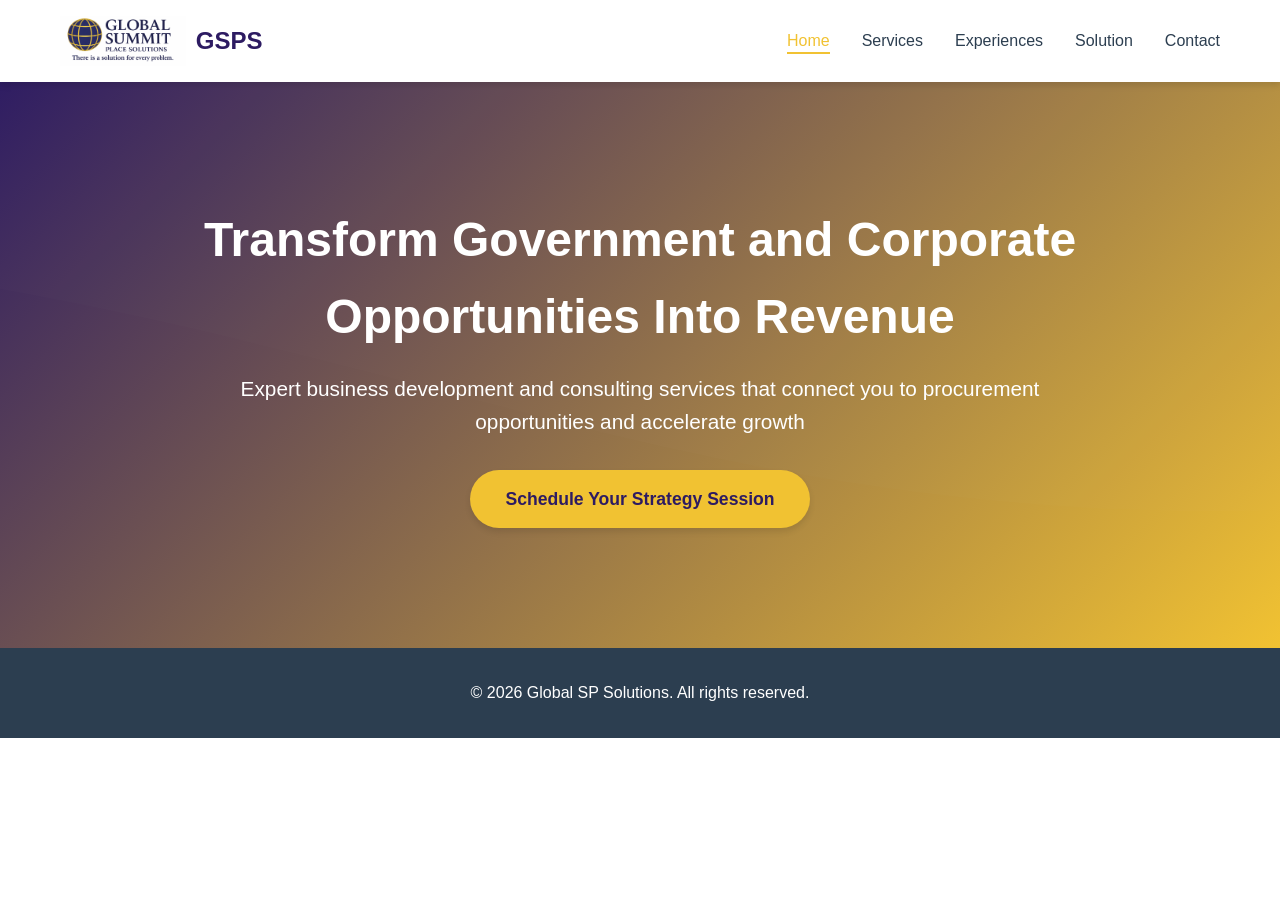
==== index.html @ fa262a3f "Rename home.html to index.html" ====
<!DOCTYPE html>
<html lang="en">
<head>
    <meta charset="UTF-8">
    <meta name="viewport" content="width=device-width, initial-scale=1.0">
    <title>Global SP Solutions - Transform Opportunities Into Revenue</title>
    <link rel="stylesheet" href="styles.css">
</head>
<body>
    <nav class="navbar">
        <div class="container">
            <div class="nav-brand">
                <img src="images/logo.png" alt="GSPS Logo" class="logo">
                <span class="brand-name">GSPS</span>
            </div>
            <ul class="nav-menu">
                <li><a href="index.html" class="active">Home</a></li>
                <li><a href="services.html">Services</a></li>
                <li><a href="experiences.html">Experiences</a></li>
                <li><a href="solution.html">Solution</a></li>
                <li><a href="contact.html">Contact</a></li>
            </ul>
        </div>
    </nav>

    <section class="hero">
        <div class="hero-overlay"></div>
        <div class="container hero-content">
            <h1 class="hero-title">Transform Government and Corporate Opportunities Into Revenue</h1>
            <p class="hero-subtitle">Expert business development and consulting services that connect you to procurement opportunities and accelerate growth</p>
            <a href="contact.html" class="cta-button">Schedule Your Strategy Session</a>
        </div>
    </section>

    <footer class="footer">
        <div class="container">
            <p>&copy; 2026 Global SP Solutions. All rights reserved.</p>
        </div>
    </footer>

    <script src="script.js"></script>
</body>
</html>
---- styles.css ----
/* Reset and Base Styles */
* {
    margin: 0;
    padding: 0;
    box-sizing: border-box;
}

:root {
    --primary-color: #2d1b62;
    --secondary-color: #f1c232;
    --accent-color: #ffffff;
    --text-dark: #2c3e50;
    --text-light: #ffffff;
    --bg-light: #f8f9fa;
    --bg-white: #ffffff;
    --shadow: 0 4px 6px rgba(0, 0, 0, 0.1);
    --shadow-lg: 0 10px 30px rgba(0, 0, 0, 0.15);
}

body {
    font-family: 'Segoe UI', Tahoma, Geneva, Verdana, sans-serif;
    line-height: 1.6;
    color: var(--text-dark);
    background-color: var(--bg-white);
}

.container {
    max-width: 1200px;
    margin: 0 auto;
    padding: 0 20px;
}

/* Navigation */
.navbar {
    background-color: var(--bg-white);
    box-shadow: var(--shadow);
    position: sticky;
    top: 0;
    z-index: 1000;
    transition: all 0.3s ease;
}

.navbar .container {
    display: flex;
    justify-content: space-between;
    align-items: center;
    padding: 1rem 20px;
}

.nav-brand {
    display: flex;
    align-items: center;
    gap: 10px;
}

.logo {
    height: 50px;
    width: auto;
}

.brand-name {
    font-size: 1.5rem;
    font-weight: bold;
    color: var(--primary-color);
}

.nav-menu {
    display: flex;
    list-style: none;
    gap: 2rem;
}

.nav-menu a {
    text-decoration: none;
    color: var(--text-dark);
    font-weight: 500;
    transition: color 0.3s ease;
    position: relative;
}

.nav-menu a::after {
    content: '';
    position: absolute;
    bottom: -5px;
    left: 0;
    width: 0;
    height: 2px;
    background-color: var(--secondary-color);
    transition: width 0.3s ease;
}

.nav-menu a:hover::after,
.nav-menu a.active::after {
    width: 100%;
}

.nav-menu a:hover,
.nav-menu a.active {
    color: var(--secondary-color);
}

/* Hero Section */
.hero {
    background: linear-gradient(135deg, var(--primary-color) 0%, var(--secondary-color) 100%);
    color: var(--text-light);
    padding: 120px 0;
    text-align: center;
    position: relative;
    overflow: hidden;
}

.hero::before {
    content: '';
    position: absolute;
    top: 0;
    left: 0;
    right: 0;
    bottom: 0;
    background: url('data:image/svg+xml,<svg xmlns="http://www.w3.org/2000/svg" viewBox="0 0 1200 120"><path d="M0,0V46.29c47.79,22.2,103.59,32.17,158,28,70.36-5.37,136.33-33.31,206.8-37.5C438.64,32.43,512.34,53.67,583,72.05c69.27,18,138.3,24.88,209.4,13.08,36.15-6,69.85-17.84,104.45-29.34C989.49,25,1113-14.29,1200,52.47V0Z" opacity=".1" fill="%23ffffff"></path></svg>') no-repeat bottom;
    background-size: cover;
    opacity: 0.1;
}

.hero-content {
    position: relative;
    z-index: 1;
}

.hero-title {
    font-size: 3rem;
    font-weight: 700;
    margin-bottom: 1rem;
    animation: fadeInUp 0.8s ease;
}

.hero-subtitle {
    font-size: 1.3rem;
    margin-bottom: 2rem;
    max-width: 800px;
    margin-left: auto;
    margin-right: auto;
    animation: fadeInUp 1s ease;
}

/* Buttons */
.cta-button {
    display: inline-block;
    background-color: var(--secondary-color);
    color: var(--primary-color);
    padding: 15px 35px;
    text-decoration: none;
    border-radius: 50px;
    font-weight: 600;
    font-size: 1.1rem;
    transition: all 0.3s ease;
    box-shadow: var(--shadow);
    animation: fadeInUp 1.2s ease;
}

.cta-button:hover {
    background-color: #e0b429;
    transform: translateY(-3px);
    box-shadow: var(--shadow-lg);
}

/* Page Header */
.page-header {
    background: linear-gradient(135deg, var(--primary-color) 0%, var(--secondary-color) 100%);
    color: var(--text-light);
    padding: 60px 0;
    text-align: center;
}

.page-header h1 {
    font-size: 2.5rem;
    font-weight: 700;
}

/* Content Sections */
.content-section {
    padding: 80px 0;
}

.content-section.alt-bg {
    background-color: var(--bg-light);
}

.section-title {
    font-size: 2.5rem;
    color: var(--primary-color);
    margin-bottom: 1rem;
    text-align: center;
}

.section-subtitle {
    font-size: 1.3rem;
    color: var(--text-dark);
    margin-bottom: 2rem;
    text-align: center;
}

.section-subtitle-large {
    font-size: 1.8rem;
    color: var(--primary-color);
    margin-bottom: 1.5rem;
    text-align: center;
    font-weight: 600;
}

.section-intro {
    font-size: 1.2rem;
    text-align: center;
    max-width: 800px;
    margin: 0 auto 3rem;
    color: var(--text-dark);
}

.section-text {
    font-size: 1.1rem;
    text-align: center;
    max-width: 800px;
    margin: 0 auto 2rem;
    color: var(--text-dark);
}

.section-note {
    text-align: center;
    color: #7f8c8d;
    font-style: italic;
    margin-top: 1rem;
}

.section-conclusion {
    font-size: 1.1rem;
    text-align: center;
    max-width: 800px;
    margin: 3rem auto 0;
    color: var(--text-dark);
}

/* Images */
.section-image {
    text-align: center;
    margin-bottom: 3rem;
}

.section-image img {
    max-width: 100%;
    height: auto;
    border-radius: 10px;
    box-shadow: var(--shadow-lg);
}

.section-image-small {
    text-align: center;
    margin-bottom: 2rem;
}

.section-image-small img {
    max-width: 400px;
    width: 100%;
    height: auto;
    border-radius: 10px;
}

/* Process Grid */
.process-grid {
    display: grid;
    grid-template-columns: repeat(auto-fit, minmax(250px, 1fr));
    gap: 2rem;
    margin-top: 3rem;
}

.process-step {
    background: var(--bg-white);
    padding: 2rem;
    border-radius: 10px;
    box-shadow: var(--shadow);
    transition: transform 0.3s ease, box-shadow 0.3s ease;
}

.process-step:hover {
    transform: translateY(-5px);
    box-shadow: var(--shadow-lg);
}

.step-number {
    background: linear-gradient(135deg, var(--primary-color), var(--secondary-color));
    color: white;
    width: 50px;
    height: 50px;
    border-radius: 50%;
    display: flex;
    align-items: center;
    justify-content: center;
    font-size: 1.5rem;
    font-weight: bold;
    margin-bottom: 1rem;
}

.process-step h4 {
    color: var(--primary-color);
    margin-bottom: 0.5rem;
    font-size: 1.2rem;
}

/* Benefits Grid */
.benefits-grid {
    display: grid;
    grid-template-columns: repeat(auto-fit, minmax(280px, 1fr));
    gap: 2rem;
    margin-top: 3rem;
}

.benefit-card {
    background: var(--bg-white);
    padding: 2rem;
    border-radius: 10px;
    box-shadow: var(--shadow);
    border-left: 4px solid var(--secondary-color);
    transition: transform 0.3s ease, box-shadow 0.3s ease;
}

.benefit-card:hover {
    transform: translateY(-5px);
    box-shadow: var(--shadow-lg);
}

.benefit-card h4 {
    color: var(--primary-color);
    margin-bottom: 0.75rem;
    font-size: 1.2rem;
}

/* Experiences */
.experiences-images {
    display: flex;
    gap: 2rem;
    margin-bottom: 3rem;
    justify-content: center;
    flex-wrap: wrap;
}

.exp-img-main {
    max-width: 600px;
    width: 100%;
    border-radius: 10px;
    box-shadow: var(--shadow-lg);
}

.exp-img-secondary {
    max-width: 450px;
    width: 100%;
    border-radius: 10px;
    box-shadow: var(--shadow-lg);
}

.expertise-section {
    background: var(--bg-light);
    padding: 2rem;
    border-radius: 10px;
    margin: 3rem 0;
    max-width: 800px;
    margin-left: auto;
    margin-right: auto;
}

.expertise-section h3 {
    color: var(--primary-color);
    margin-bottom: 1.5rem;
    font-size: 1.5rem;
}

.expertise-list {
    display: flex;
    flex-direction: column;
    gap: 1rem;
}

.expertise-item {
    display: flex;
    align-items: flex-start;
    gap: 1rem;
    font-size: 1.1rem;
}

.check-icon {
    color: var(--secondary-color);
    font-size: 1.5rem;
    font-weight: bold;
    flex-shrink: 0;
}

/* Solution List */
.solution-list {
    max-width: 800px;
    margin: 3rem auto;
    display: flex;
    flex-direction: column;
    gap: 1.5rem;
}

.solution-item {
    display: flex;
    gap: 1rem;
    font-size: 1.1rem;
    align-items: flex-start;
}

.bullet {
    color: var(--secondary-color);
    font-size: 1.5rem;
    flex-shrink: 0;
}

/* Contact Section */
.contact-section {
    padding: 80px 0;
}

.contact-content {
    display: grid;
    grid-template-columns: 1fr 1fr;
    gap: 4rem;
    align-items: center;
}

.contact-image img {
    width: 100%;
    border-radius: 10px;
    box-shadow: var(--shadow-lg);
}

.contact-info h2 {
    color: var(--primary-color);
    font-size: 2rem;
    margin-bottom: 1rem;
}

.contact-intro {
    font-size: 1.1rem;
    margin-bottom: 2rem;
    color: var(--text-dark);
}

.contact-details {
    background: var(--bg-light);
    padding: 2rem;
    border-radius: 10px;
    margin-bottom: 2rem;
}

.contact-item {
    margin-bottom: 1.5rem;
}

.contact-item:last-child {
    margin-bottom: 0;
}

.contact-label {
    font-weight: 600;
    color: var(--primary-color);
    margin-bottom: 0.5rem;
}

.contact-value {
    font-size: 1.1rem;
}

.contact-value a {
    color: var(--secondary-color);
    text-decoration: none;
    transition: color 0.3s ease;
}

.contact-value a:hover {
    color: var(--primary-color);
}

.cta-section {
    margin-top: 2rem;
}

.cta-note {
    text-align: center;
    color: #7f8c8d;
    font-style: italic;
    margin-top: 1rem;
}

.cta-center {
    text-align: center;
    margin: 2rem 0;
}

/* Footer */
.footer {
    background-color: var(--text-dark);
    color: var(--text-light);
    padding: 2rem 0;
    text-align: center;
}

/* Animations */
@keyframes fadeInUp {
    from {
        opacity: 0;
        transform: translateY(30px);
    }
    to {
        opacity: 1;
        transform: translateY(0);
    }
}

/* Responsive Design */
@media (max-width: 768px) {
    .nav-menu {
        flex-direction: column;
        gap: 1rem;
    }
    
    .hero-title {
        font-size: 2rem;
    }
    
    .hero-subtitle {
        font-size: 1.1rem;
    }
    
    .section-title {
        font-size: 2rem;
    }
    
    .section-subtitle-large {
        font-size: 1.4rem;
    }
    
    .process-grid,
    .benefits-grid {
        grid-template-columns: 1fr;
    }
    
    .contact-content {
        grid-template-columns: 1fr;
    }
    
    .experiences-images {
        flex-direction: column;
    }
    
    .exp-img-main,
    .exp-img-secondary {
        max-width: 100%;
    }
}

@media (max-width: 480px) {
    .hero {
        padding: 80px 0;
    }
    
    .hero-title {
        font-size: 1.5rem;
    }
    
    .cta-button {
        padding: 12px 25px;
        font-size: 1rem;
    }
}
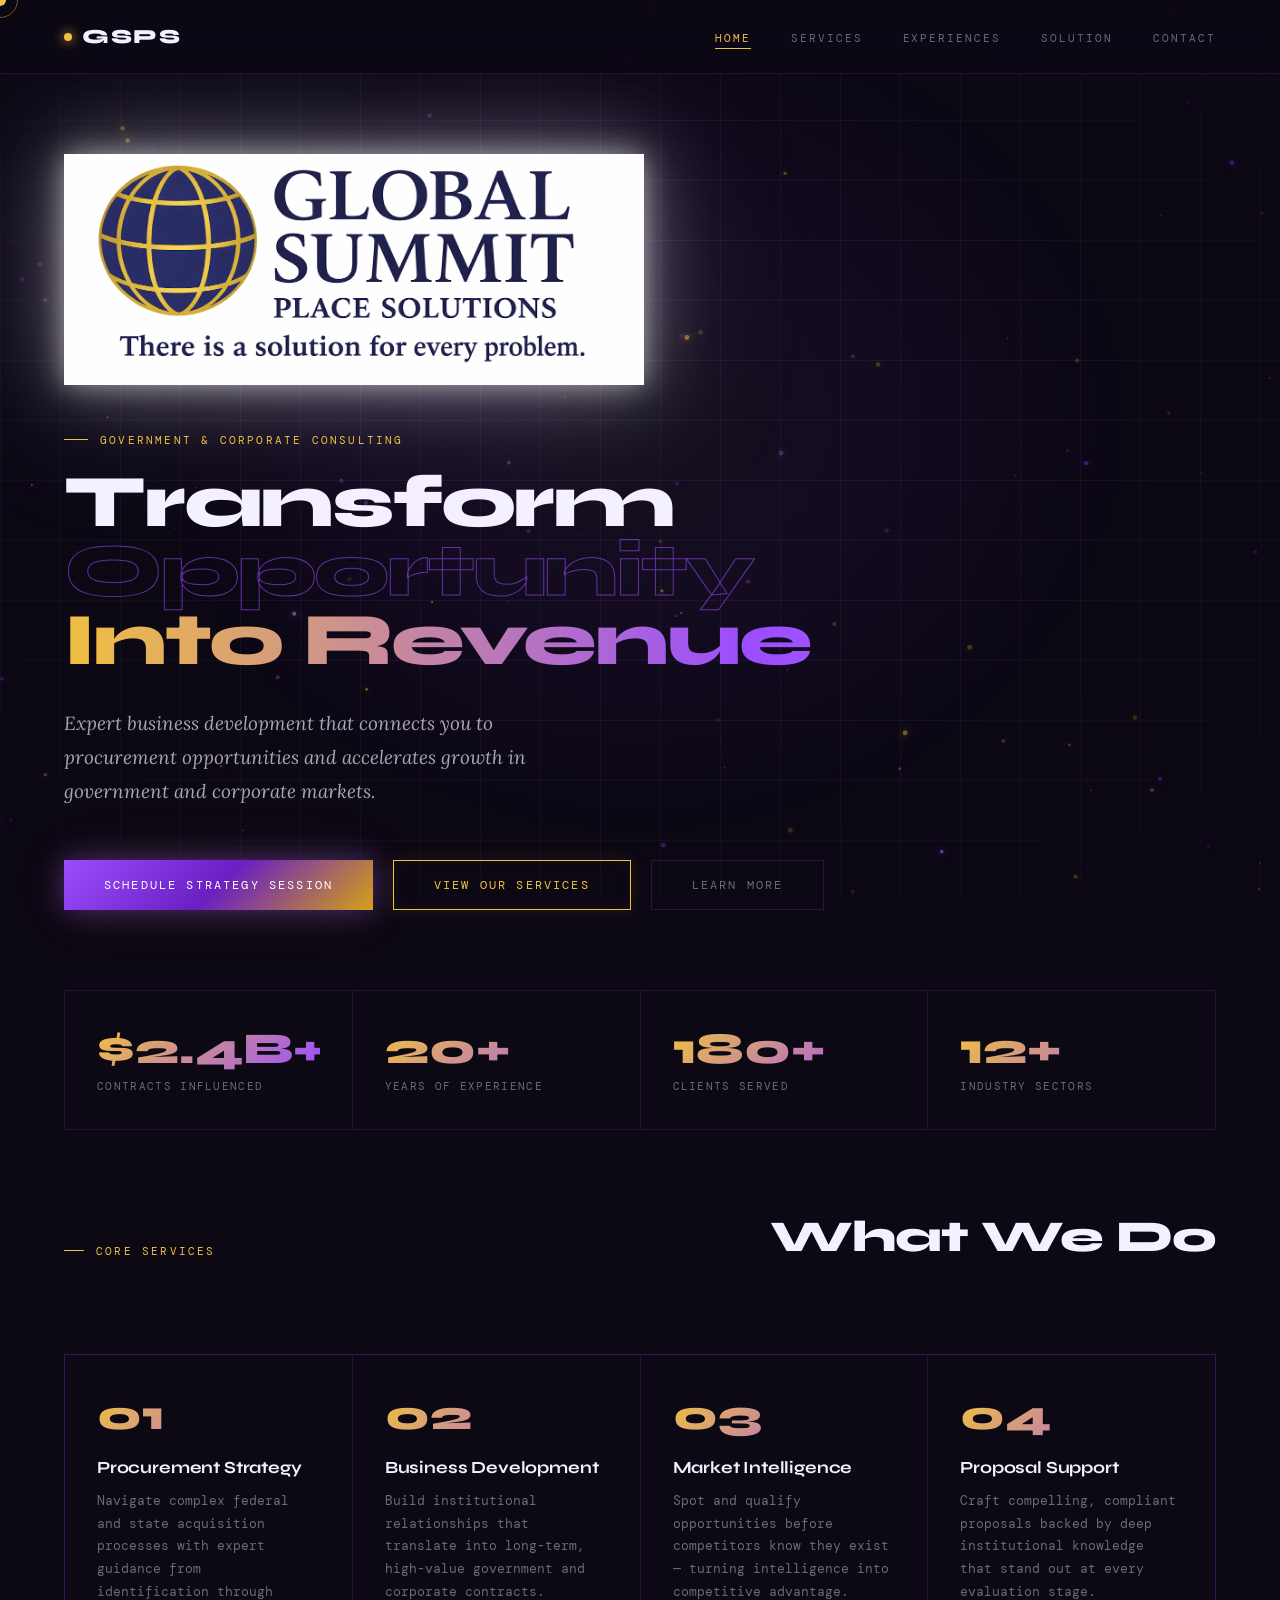
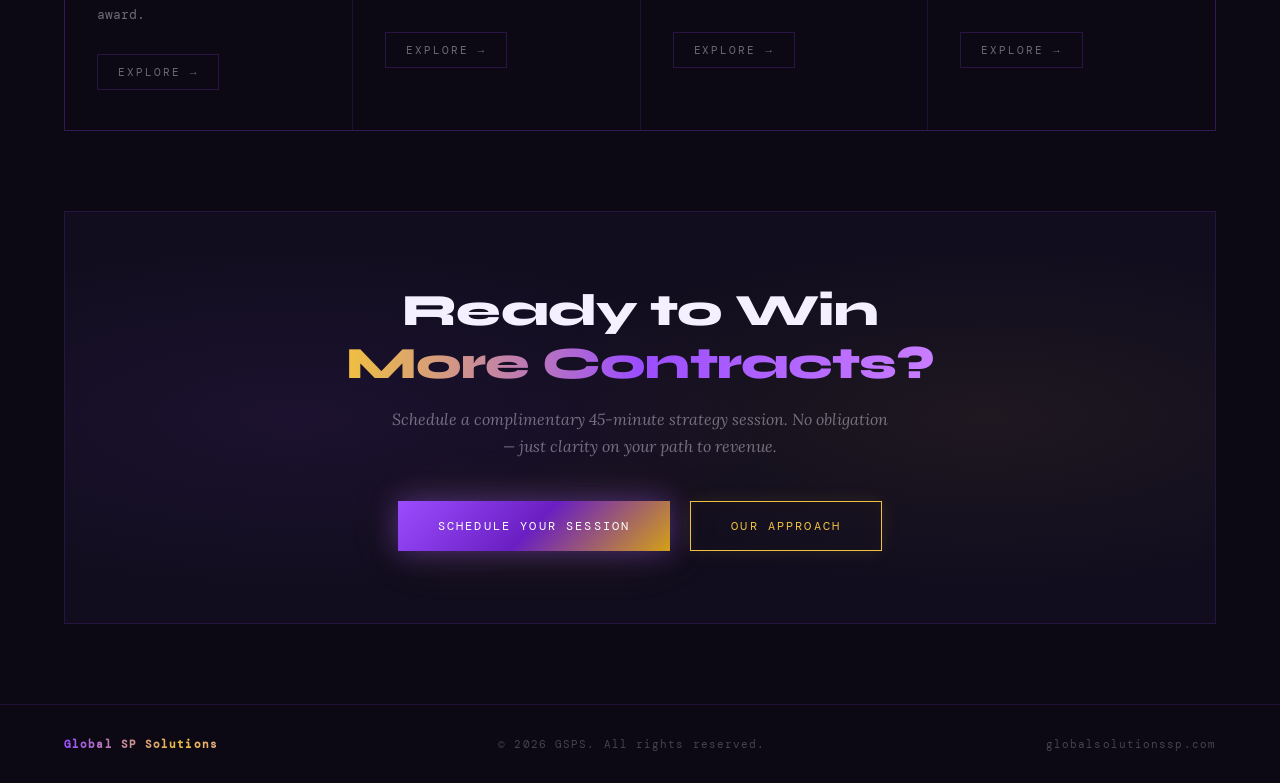
==== commit b19b7390: "Add files via upload new website" ====
--- a/index.html
+++ b/index.html
@@ -1,43 +1,155 @@
 <!DOCTYPE html>
 <html lang="en">
 <head>
-    <meta charset="UTF-8">
-    <meta name="viewport" content="width=device-width, initial-scale=1.0">
-    <title>Global SP Solutions - Transform Opportunities Into Revenue</title>
-    <link rel="stylesheet" href="styles.css">
+<meta charset="UTF-8">
+<meta name="viewport" content="width=device-width, initial-scale=1.0">
+<meta name="description" content="Global SP Solutions — Expert business development and consulting that transforms government and corporate procurement opportunities into revenue.">
+<title>Global SP Solutions — Transform Opportunity Into Revenue</title>
+<link rel="preconnect" href="https://fonts.googleapis.com">
+<link rel="preconnect" href="https://fonts.gstatic.com" crossorigin>
+<link rel="stylesheet" href="style.css">
 </head>
 <body>
-    <nav class="navbar">
-        <div class="container">
-            <div class="nav-brand">
-                <img src="images/logo.png" alt="GSPS Logo" class="logo">
-                <span class="brand-name">GSPS</span>
-            </div>
-            <ul class="nav-menu">
-                <li><a href="index.html" class="active">Home</a></li>
-                <li><a href="services.html">Services</a></li>
-                <li><a href="experiences.html">Experiences</a></li>
-                <li><a href="solution.html">Solution</a></li>
-                <li><a href="contact.html">Contact</a></li>
-            </ul>
-        </div>
-    </nav>
 
-    <section class="hero">
-        <div class="hero-overlay"></div>
-        <div class="container hero-content">
-            <h1 class="hero-title">Transform Government and Corporate Opportunities Into Revenue</h1>
-            <p class="hero-subtitle">Expert business development and consulting services that connect you to procurement opportunities and accelerate growth</p>
-            <a href="contact.html" class="cta-button">Schedule Your Strategy Session</a>
-        </div>
-    </section>
+<div id="cursor"></div>
+<div id="cursor-ring"></div>
+<canvas id="particle-canvas"></canvas>
+<div class="grid-overlay"></div>
+<div class="scanline"></div>
 
-    <footer class="footer">
-        <div class="container">
-            <p>&copy; 2026 Global SP Solutions. All rights reserved.</p>
-        </div>
-    </footer>
+<div class="page">
 
-    <script src="script.js"></script>
+  <nav>
+    <a href="index.html" class="logo">
+      <div class="logo-dot"></div>
+      GSPS
+    </a>
+    <ul class="nav-links">
+      <li><a href="index.html">Home</a></li>
+      <li><a href="services.html">Services</a></li>
+      <li><a href="experiences.html">Experiences</a></li>
+      <li><a href="solution.html">Solution</a></li>
+      <li><a href="contact.html">Contact</a></li>
+    </ul>
+  </nav>
+
+  <!-- HERO -->
+  <section style="min-height:100vh;display:flex;flex-direction:column;justify-content:center;padding:80px 64px;position:relative;overflow:hidden;">
+
+    <!-- Hero radial glow backdrop -->
+    <div style="position:absolute;inset:0;pointer-events:none;background:radial-gradient(ellipse 55% 65% at 50% 38%, rgba(255,255,255,0.035) 0%, rgba(155,77,255,0.06) 30%, transparent 70%);z-index:0;"></div>
+
+    <!-- HERO LOGO — actual logo image, white-converted with glow -->
+    <div style="position:relative;z-index:1;opacity:0;animation:fadeUp .8s .05s forwards;margin-bottom:48px;">
+      <img
+        src="images/logo.png"
+        alt="Global Summit Place Solutions — There is a solution for every problem."
+        style="
+          display: block;
+          width: min(580px, 78vw);
+          height: auto;
+          /* Use screen blend mode to drop white background on dark hero */
+          mix-blend-mode: screen;
+          filter:
+            drop-shadow(0 0 14px rgba(255,255,255,0.5))
+            drop-shadow(0 0 36px rgba(255,255,255,0.3))
+            drop-shadow(0 0 72px rgba(220,200,255,0.2));
+        "
+      />
+    </div>
+
+    <!-- Eyebrow + headline + body — below the logo -->
+    <div style="position:relative;z-index:1;">
+      <div class="page-eyebrow" style="animation-name:fadeUp;animation-delay:.3s;">Government &amp; Corporate Consulting</div>
+      <h1 style="font-family:'Syne',sans-serif;font-weight:800;font-size:clamp(44px,5.8vw,92px);line-height:.93;letter-spacing:-.03em;max-width:860px;opacity:0;animation:fadeUp .9s .45s forwards;">
+        <span style="display:block;color:var(--text);">Transform</span>
+        <span style="display:block;color:transparent;-webkit-text-stroke:1px rgba(155,77,255,0.6);">Opportunity</span>
+        <span style="display:block;background:linear-gradient(90deg,var(--c2) 0%,var(--c1) 40%,var(--c3) 70%,var(--c2) 100%);background-size:200% auto;-webkit-background-clip:text;-webkit-text-fill-color:transparent;animation:gradShift 4s linear infinite,fadeUp .9s .65s both;">Into Revenue</span>
+      </h1>
+      <p style="font-family:'Lora',serif;font-style:italic;font-size:19px;line-height:1.8;color:rgba(245,240,255,0.68);max-width:540px;margin:32px 0 52px;opacity:0;animation:fadeUp .8s .85s forwards;">
+        Expert business development that connects you to procurement opportunities and accelerates growth in government and corporate markets.
+      </p>
+      <div style="display:flex;gap:20px;flex-wrap:wrap;opacity:0;animation:fadeUp .8s 1.05s forwards;">
+        <a href="contact.html" class="btn btn-primary"><span>Schedule Strategy Session</span></a>
+        <a href="services.html" class="btn btn-secondary"><span>View Our Services</span></a>
+        <a href="solution.html" class="btn btn-ghost"><span>Learn More</span></a>
+      </div>
+    </div>
+  </section>
+
+  <!-- STATS -->
+  <div class="stats-row reveal" style="margin:0 64px;">
+    <div class="stat-item">
+      <div class="stat-num">$2.4B+</div>
+      <div class="stat-label">Contracts Influenced</div>
+    </div>
+    <div class="stat-item">
+      <div class="stat-num">20+</div>
+      <div class="stat-label">Years of Experience</div>
+    </div>
+    <div class="stat-item">
+      <div class="stat-num">180+</div>
+      <div class="stat-label">Clients Served</div>
+    </div>
+    <div class="stat-item">
+      <div class="stat-num">12+</div>
+      <div class="stat-label">Industry Sectors</div>
+    </div>
+  </div>
+
+  <!-- SERVICES PREVIEW -->
+  <section class="section">
+    <div style="display:flex;align-items:baseline;justify-content:space-between;margin-bottom:48px;">
+      <div class="section-label">Core Services</div>
+      <div class="section-title" style="margin-bottom:0;">What We Do</div>
+    </div>
+    <div class="card-grid">
+      <div class="card reveal">
+        <div class="card-num">01</div>
+        <div class="card-title">Procurement Strategy</div>
+        <div class="card-body">Navigate complex federal and state acquisition processes with expert guidance from identification through award.</div>
+        <a href="services.html" class="btn btn-ghost" style="margin-top:28px;padding:10px 20px;font-size:11px;"><span>Explore →</span></a>
+      </div>
+      <div class="card reveal">
+        <div class="card-num">02</div>
+        <div class="card-title">Business Development</div>
+        <div class="card-body">Build institutional relationships that translate into long-term, high-value government and corporate contracts.</div>
+        <a href="services.html" class="btn btn-ghost" style="margin-top:28px;padding:10px 20px;font-size:11px;"><span>Explore →</span></a>
+      </div>
+      <div class="card reveal">
+        <div class="card-num">03</div>
+        <div class="card-title">Market Intelligence</div>
+        <div class="card-body">Spot and qualify opportunities before competitors know they exist — turning intelligence into competitive advantage.</div>
+        <a href="services.html" class="btn btn-ghost" style="margin-top:28px;padding:10px 20px;font-size:11px;"><span>Explore →</span></a>
+      </div>
+      <div class="card reveal">
+        <div class="card-num">04</div>
+        <div class="card-title">Proposal Support</div>
+        <div class="card-body">Craft compelling, compliant proposals backed by deep institutional knowledge that stand out at every evaluation stage.</div>
+        <a href="services.html" class="btn btn-ghost" style="margin-top:28px;padding:10px 20px;font-size:11px;"><span>Explore →</span></a>
+      </div>
+    </div>
+  </section>
+
+  <!-- CTA -->
+  <div class="cta-strip reveal">
+    <h2>Ready to Win<br>
+      <span style="background:linear-gradient(90deg,var(--c2),var(--c1),var(--c3));-webkit-background-clip:text;-webkit-text-fill-color:transparent;">More Contracts?</span>
+    </h2>
+    <p>Schedule a complimentary 45-minute strategy session. No obligation — just clarity on your path to revenue.</p>
+    <div class="btn-row">
+      <a href="contact.html" class="btn btn-primary"><span>Schedule Your Session</span></a>
+      <a href="solution.html" class="btn btn-secondary"><span>Our Approach</span></a>
+    </div>
+  </div>
+
+  <footer>
+    <a href="index.html" class="footer-brand">Global SP Solutions</a>
+    <span>© 2026 GSPS. All rights reserved.</span>
+    <span>globalsolutionssp.com</span>
+  </footer>
+
+</div>
+<script src="main.js"></script>
 </body>
 </html>
--- a/style.css
+++ b/style.css
@@ -0,0 +1,465 @@
+/* ═══════════════════════════════════════════
+   Global SP Solutions — Shared Stylesheet
+   Purple & Gold Theme with Particle/Grid Design
+═══════════════════════════════════════════ */
+
+@import url('https://fonts.googleapis.com/css2?family=Syne:wght@400;700;800&family=DM+Mono:wght@300;400&family=Lora:ital,wght@0,500;1,400&display=swap');
+
+:root {
+  --bg:       #0c0814;
+  --surface:  #110d1e;
+  --surface2: #160f24;
+  --gridline: rgba(180,130,255,0.08);
+  --c1: #9b4dff;
+  --c2: #f0c040;
+  --c3: #c97dff;
+  --c4: #d4a017;
+  --border: rgba(155,77,255,0.15);
+  --border-gold: rgba(240,192,64,0.2);
+  --text: #f5f0ff;
+  --muted: rgba(245,240,255,0.42);
+}
+
+*, *::before, *::after { box-sizing: border-box; margin: 0; padding: 0; }
+html { scroll-behavior: smooth; }
+
+body {
+  background: var(--bg);
+  color: var(--text);
+  font-family: 'DM Mono', monospace;
+  overflow-x: hidden;
+  cursor: none;
+}
+
+/* ── CURSOR ── */
+#cursor {
+  position: fixed; pointer-events: none; z-index: 9999;
+  width: 12px; height: 12px;
+  background: var(--c2); border-radius: 50%;
+  transform: translate(-50%, -50%);
+  transition: width .2s, height .2s, background .2s;
+  mix-blend-mode: screen;
+}
+#cursor-ring {
+  position: fixed; pointer-events: none; z-index: 9998;
+  width: 36px; height: 36px;
+  border: 1px solid rgba(240,192,64,0.45); border-radius: 50%;
+  transform: translate(-50%, -50%);
+  transition: transform .1s, width .3s, height .3s, border-color .3s;
+}
+body:has(a:hover) #cursor,
+body:has(button:hover) #cursor  { width: 20px; height: 20px; background: var(--c3); }
+body:has(a:hover) #cursor-ring,
+body:has(button:hover) #cursor-ring { width: 56px; height: 56px; border-color: var(--c3); }
+
+/* ── CANVAS & OVERLAYS ── */
+#particle-canvas { position: fixed; inset: 0; z-index: 0; pointer-events: none; }
+.grid-overlay {
+  position: fixed; inset: 0; z-index: 1; pointer-events: none;
+  background-image:
+    linear-gradient(var(--gridline) 1px, transparent 1px),
+    linear-gradient(90deg, var(--gridline) 1px, transparent 1px);
+  background-size: 60px 60px;
+  mask-image: radial-gradient(ellipse 80% 80% at 50% 50%, black 40%, transparent 100%);
+}
+.scanline {
+  position: fixed; inset: 0; z-index: 1; pointer-events: none;
+  background: repeating-linear-gradient(
+    0deg, transparent, transparent 2px,
+    rgba(0,0,0,0.025) 2px, rgba(0,0,0,0.025) 4px
+  );
+}
+.page { position: relative; z-index: 2; }
+
+/* ── NAV ── */
+nav {
+  display: flex; align-items: center; justify-content: space-between;
+  padding: 24px 64px;
+  border-bottom: 1px solid var(--border);
+  background: rgba(12,8,20,0.85);
+  backdrop-filter: blur(12px);
+  position: sticky; top: 0; z-index: 50;
+}
+.logo {
+  font-family: 'Syne', sans-serif; font-weight: 800; font-size: 20px;
+  letter-spacing: .08em; color: var(--text);
+  display: flex; align-items: center; gap: 10px;
+  text-decoration: none;
+}
+.logo-dot {
+  width: 8px; height: 8px; background: var(--c2); border-radius: 50%;
+  box-shadow: 0 0 12px var(--c2); animation: pulse 2s ease-in-out infinite;
+  flex-shrink: 0;
+}
+@keyframes pulse { 0%,100%{opacity:1;transform:scale(1)} 50%{opacity:.5;transform:scale(1.5)} }
+
+.nav-links { display: flex; gap: 40px; list-style: none; }
+.nav-links a {
+  color: var(--muted); text-decoration: none; font-size: 11px;
+  letter-spacing: .18em; text-transform: uppercase;
+  transition: color .25s; position: relative;
+}
+.nav-links a::after {
+  content: ''; position: absolute; bottom: -4px; left: 0; right: 0;
+  height: 1px; background: var(--c2);
+  transform: scaleX(0); transform-origin: left; transition: transform .3s;
+}
+.nav-links a:hover,
+.nav-links a.active { color: var(--c2); }
+.nav-links a:hover::after,
+.nav-links a.active::after { transform: scaleX(1); }
+
+/* ── PAGE HERO BANNER ── */
+.page-hero {
+  padding: 80px 64px 60px;
+  border-bottom: 1px solid var(--border);
+  position: relative; overflow: hidden;
+}
+.page-hero::before {
+  content: ''; position: absolute; inset: 0;
+  background: radial-gradient(ellipse 70% 90% at 0% 50%, rgba(155,77,255,0.07) 0%, transparent 70%);
+}
+.page-hero > * { position: relative; z-index: 1; }
+.page-eyebrow {
+  font-size: 11px; letter-spacing: .2em; text-transform: uppercase;
+  color: var(--c2); margin-bottom: 20px;
+  display: flex; align-items: center; gap: 12px;
+  opacity: 0; animation: fadeUp .7s .1s forwards;
+}
+.page-eyebrow::before { content:''; width:24px; height:1px; background:var(--c2); }
+.page-hero h1 {
+  font-family: 'Syne', sans-serif; font-weight: 800;
+  font-size: clamp(40px, 6vw, 80px); line-height: .95;
+  letter-spacing: -.03em; max-width: 800px;
+  opacity: 0; animation: fadeUp .8s .25s forwards;
+}
+.page-hero h1 .grad {
+  background: linear-gradient(90deg, var(--c2) 0%, var(--c1) 50%, var(--c3) 100%);
+  background-size: 200% auto;
+  -webkit-background-clip: text; -webkit-text-fill-color: transparent;
+  animation: gradShift 5s linear infinite;
+}
+.page-hero .lead {
+  font-family: 'Lora', serif; font-style: italic;
+  font-size: 17px; line-height: 1.75; color: var(--muted);
+  max-width: 560px; margin-top: 24px;
+  opacity: 0; animation: fadeUp .8s .4s forwards;
+}
+
+/* ── SECTION WRAPPER ── */
+.section { padding: 80px 64px; }
+.section + .section { border-top: 1px solid var(--border); }
+
+.section-label {
+  font-size: 11px; letter-spacing: .2em; text-transform: uppercase;
+  color: var(--c2); display: flex; align-items: center; gap: 12px;
+  margin-bottom: 48px;
+}
+.section-label::before { content:''; width:20px; height:1px; background:var(--c2); }
+
+.section-title {
+  font-family: 'Syne', sans-serif; font-weight: 800;
+  font-size: clamp(28px, 3.5vw, 44px); letter-spacing: -.02em;
+  color: var(--text); margin-bottom: 28px;
+}
+.section-body {
+  font-family: 'Lora', serif; font-size: 16px; line-height: 1.8;
+  color: var(--muted); max-width: 680px;
+}
+
+/* ── GRID CARDS ── */
+.card-grid {
+  display: grid; grid-template-columns: repeat(auto-fit, minmax(240px, 1fr));
+  gap: 1px; background: var(--border); border: 1px solid var(--border);
+  margin-top: 48px;
+}
+.card {
+  background: var(--bg); padding: 40px 32px;
+  position: relative; overflow: hidden;
+  transition: background .3s;
+}
+.card::before {
+  content: ''; position: absolute; inset: 0;
+  background: radial-gradient(ellipse 80% 80% at 50% 0%, var(--card-glow, var(--c1)) 0%, transparent 70%);
+  opacity: 0; transition: opacity .4s;
+}
+.card:hover { background: var(--surface); }
+.card:hover::before { opacity: .07; }
+.card:nth-child(4n+1) { --card-glow: var(--c1); }
+.card:nth-child(4n+2) { --card-glow: var(--c2); }
+.card:nth-child(4n+3) { --card-glow: var(--c3); }
+.card:nth-child(4n+4) { --card-glow: var(--c4); }
+
+.card-num {
+  font-family: 'Syne', sans-serif; font-weight: 800; font-size: 42px;
+  background: linear-gradient(135deg, var(--c2), var(--c1));
+  -webkit-background-clip: text; -webkit-text-fill-color: transparent;
+  line-height: 1; margin-bottom: 20px;
+}
+.card-title {
+  font-family: 'Syne', sans-serif; font-weight: 700; font-size: 17px;
+  color: var(--text); margin-bottom: 12px; letter-spacing: -.01em;
+}
+.card-body { font-size: 13px; color: var(--muted); line-height: 1.75; }
+
+/* ── CHECKLIST ── */
+.checklist { list-style: none; display: flex; flex-direction: column; gap: 18px; margin-top: 32px; }
+.checklist li {
+  display: flex; align-items: flex-start; gap: 16px;
+  font-size: 15px; color: var(--text); line-height: 1.6;
+  padding: 20px 24px;
+  border: 1px solid var(--border);
+  background: var(--surface);
+  transition: border-color .3s, background .3s;
+}
+.checklist li:hover { border-color: var(--border-gold); background: var(--surface2); }
+.checklist li::before {
+  content: '✦'; color: var(--c2); font-size: 14px; flex-shrink: 0; margin-top: 2px;
+}
+
+/* ── BULLET LIST ── */
+.bullet-list { list-style: none; display: flex; flex-direction: column; gap: 16px; margin-top: 32px; }
+.bullet-list li {
+  display: flex; align-items: flex-start; gap: 14px;
+  font-size: 15px; color: var(--muted); line-height: 1.65;
+}
+.bullet-list li::before {
+  content: ''; display: block; width: 6px; height: 6px;
+  background: var(--c1); border-radius: 50%; flex-shrink: 0; margin-top: 8px;
+}
+.bullet-list li strong { color: var(--text); }
+
+/* ── TWO-COLUMN LAYOUT ── */
+.two-col {
+  display: grid; grid-template-columns: 1fr 1fr; gap: 60px; align-items: center;
+}
+.two-col.reverse { direction: rtl; }
+.two-col.reverse > * { direction: ltr; }
+
+/* ── STATS ROW ── */
+.stats-row {
+  display: flex; gap: 0;
+  border: 1px solid var(--border);
+  margin-top: 60px;
+}
+.stat-item {
+  flex: 1; padding: 36px 32px;
+  border-right: 1px solid var(--border);
+  position: relative; overflow: hidden;
+  transition: background .3s;
+}
+.stat-item:last-child { border-right: none; }
+.stat-item:hover { background: rgba(155,77,255,0.04); }
+.stat-item::before {
+  content: ''; position: absolute; top: 0; left: 0; right: 0; height: 2px;
+  background: linear-gradient(90deg, transparent, var(--c1), transparent);
+  opacity: 0; transition: opacity .3s;
+}
+.stat-item:hover::before { opacity: 1; }
+.stat-num {
+  font-family: 'Syne', sans-serif; font-weight: 800; font-size: 44px; line-height: 1;
+  background: linear-gradient(135deg, var(--c2), var(--c1));
+  -webkit-background-clip: text; -webkit-text-fill-color: transparent;
+}
+.stat-label { font-size: 11px; color: var(--muted); letter-spacing: .12em; margin-top: 8px; text-transform: uppercase; }
+
+/* ── PROCESS STEPS ── */
+.process-steps { display: flex; flex-direction: column; gap: 0; margin-top: 48px; }
+.step {
+  display: flex; gap: 36px; align-items: flex-start;
+  padding: 36px 0;
+  border-bottom: 1px solid var(--border);
+  position: relative;
+  transition: padding-left .25s;
+}
+.step:first-child { border-top: 1px solid var(--border); }
+.step:hover { padding-left: 12px; }
+.step-num {
+  font-family: 'Syne', sans-serif; font-weight: 800; font-size: 52px; line-height: 1;
+  background: linear-gradient(135deg, var(--c2), var(--c1));
+  -webkit-background-clip: text; -webkit-text-fill-color: transparent;
+  min-width: 60px;
+}
+.step-content { flex: 1; }
+.step-title {
+  font-family: 'Syne', sans-serif; font-weight: 700; font-size: 20px;
+  color: var(--text); margin-bottom: 10px; letter-spacing: -.01em;
+}
+.step-desc { font-size: 14px; color: var(--muted); line-height: 1.7; }
+
+/* ── HIGHLIGHT BOX ── */
+.highlight-box {
+  padding: 56px; background: var(--surface);
+  border: 1px solid var(--border); position: relative; overflow: hidden;
+}
+.highlight-box::before {
+  content: ''; position: absolute; inset: 0;
+  background:
+    radial-gradient(ellipse 60% 60% at 10% 50%, rgba(155,77,255,0.07) 0%, transparent 70%),
+    radial-gradient(ellipse 50% 60% at 90% 50%, rgba(240,192,64,0.05) 0%, transparent 70%);
+}
+.highlight-box > * { position: relative; z-index: 1; }
+.highlight-box h2 {
+  font-family: 'Syne', sans-serif; font-weight: 800;
+  font-size: clamp(26px, 3vw, 42px); letter-spacing: -.02em; margin-bottom: 16px;
+}
+.highlight-box p { font-family: 'Lora', serif; font-style: italic; font-size: 16px; color: var(--muted); line-height: 1.75; max-width: 580px; margin-bottom: 36px; }
+
+/* ── CONTACT FORM ── */
+.form-grid { display: grid; grid-template-columns: 1fr 1fr; gap: 20px; }
+.form-group { display: flex; flex-direction: column; gap: 8px; }
+.form-group.full { grid-column: 1 / -1; }
+.form-group label { font-size: 11px; letter-spacing: .14em; text-transform: uppercase; color: var(--muted); }
+.form-group input,
+.form-group textarea,
+.form-group select {
+  background: var(--surface); border: 1px solid var(--border);
+  color: var(--text); padding: 14px 18px; font-family: 'DM Mono', monospace;
+  font-size: 13px; outline: none; transition: border-color .25s, box-shadow .25s;
+  resize: vertical;
+}
+.form-group input:focus,
+.form-group textarea:focus,
+.form-group select:focus {
+  border-color: rgba(155,77,255,0.5);
+  box-shadow: 0 0 0 3px rgba(155,77,255,0.08);
+}
+.form-group select option { background: var(--surface2); }
+.form-group textarea { min-height: 140px; }
+
+/* ── CONTACT INFO CARDS ── */
+.contact-cards { display: flex; flex-direction: column; gap: 16px; }
+.contact-card {
+  display: flex; align-items: flex-start; gap: 20px;
+  padding: 28px; background: var(--surface); border: 1px solid var(--border);
+  transition: border-color .3s;
+}
+.contact-card:hover { border-color: var(--border-gold); }
+.contact-icon {
+  width: 44px; height: 44px; display: flex; align-items: center; justify-content: center;
+  background: rgba(155,77,255,0.1); border: 1px solid var(--border);
+  font-size: 18px; flex-shrink: 0;
+}
+.contact-label { font-size: 10px; letter-spacing: .16em; text-transform: uppercase; color: var(--muted); margin-bottom: 6px; }
+.contact-value { font-size: 14px; color: var(--text); }
+.contact-value a { color: var(--c2); text-decoration: none; }
+.contact-value a:hover { color: var(--c3); }
+
+/* ── BUTTONS ── */
+.btn {
+  position: relative; overflow: hidden;
+  padding: 16px 40px; font-size: 12px;
+  letter-spacing: .18em; text-transform: uppercase;
+  font-family: 'DM Mono', monospace; font-weight: 400;
+  text-decoration: none; cursor: none;
+  border: none; outline: none; display: inline-flex; align-items: center; gap: 10px;
+  transition: transform .2s, box-shadow .3s;
+}
+.btn:hover { transform: translateY(-2px); }
+.btn span { position: relative; z-index: 1; }
+.btn::after {
+  content: ''; position: absolute;
+  top: 50%; left: 50%; width: 0; height: 0;
+  border-radius: 50%; z-index: 0;
+  transform: translate(-50%, -50%);
+  transition: width .6s ease, height .6s ease, opacity .6s ease;
+  opacity: 0;
+}
+.btn:hover::after { width: 500px; height: 500px; opacity: 1; }
+
+.btn-primary {
+  background: linear-gradient(135deg, var(--c1) 0%, #6a1fc2 50%, var(--c4) 100%);
+  color: #fff;
+  box-shadow: 0 0 28px rgba(155,77,255,0.4), 0 0 56px rgba(240,192,64,0.12);
+}
+.btn-primary::after { background: rgba(255,255,255,0.12); }
+.btn-primary:hover { box-shadow: 0 0 44px rgba(155,77,255,0.6), 0 0 80px rgba(240,192,64,0.25); }
+
+.btn-secondary {
+  background: transparent; color: var(--c2);
+  border: 1px solid var(--c2);
+  box-shadow: 0 0 18px rgba(240,192,64,0.1), inset 0 0 18px rgba(240,192,64,0.03);
+}
+.btn-secondary::after { background: rgba(240,192,64,0.1); }
+.btn-secondary:hover {
+  background: rgba(240,192,64,0.07);
+  box-shadow: 0 0 40px rgba(240,192,64,0.35), inset 0 0 40px rgba(240,192,64,0.07);
+}
+
+.btn-ghost {
+  background: transparent; color: var(--muted);
+  border: 1px solid rgba(155,77,255,0.2);
+}
+.btn-ghost::after { background: rgba(155,77,255,0.07); }
+.btn-ghost:hover { color: var(--text); border-color: rgba(155,77,255,0.5); }
+
+/* ── CTA STRIP ── */
+.cta-strip {
+  margin: 0 64px 80px; padding: 72px 80px;
+  background: var(--surface); border: 1px solid var(--border);
+  position: relative; overflow: hidden; text-align: center;
+}
+.cta-strip::before {
+  content: ''; position: absolute; inset: 0;
+  background:
+    radial-gradient(ellipse 60% 60% at 20% 50%, rgba(155,77,255,0.08) 0%, transparent 70%),
+    radial-gradient(ellipse 60% 60% at 80% 50%, rgba(240,192,64,0.06) 0%, transparent 70%);
+}
+.cta-strip > * { position: relative; z-index: 1; }
+.cta-strip h2 {
+  font-family: 'Syne', sans-serif; font-weight: 800;
+  font-size: clamp(28px, 3.5vw, 48px); letter-spacing: -.02em; margin-bottom: 16px;
+}
+.cta-strip p { color: var(--muted); font-size: 16px; font-family: 'Lora', serif; font-style: italic; max-width: 500px; margin: 0 auto 40px; line-height: 1.7; }
+.cta-strip .btn-row { display: flex; justify-content: center; gap: 20px; flex-wrap: wrap; }
+
+/* ── FOOTER ── */
+footer {
+  border-top: 1px solid var(--border);
+  padding: 32px 64px;
+  display: flex; justify-content: space-between; align-items: center;
+  font-size: 11px; color: rgba(245,240,255,0.25); letter-spacing: .1em;
+}
+.footer-brand {
+  background: linear-gradient(90deg, var(--c1), var(--c2), var(--c3), var(--c4), var(--c1));
+  background-size: 300% auto;
+  -webkit-background-clip: text; -webkit-text-fill-color: transparent;
+  animation: gradShift 6s linear infinite; font-weight: 600;
+  text-decoration: none;
+}
+
+/* ── ANIMATIONS ── */
+@keyframes fadeUp {
+  from { opacity: 0; transform: translateY(24px); }
+  to   { opacity: 1; transform: translateY(0); }
+}
+@keyframes gradShift {
+  0%   { background-position: 0%; }
+  100% { background-position: 200%; }
+}
+
+.reveal {
+  opacity: 0; transform: translateY(20px);
+  transition: opacity .7s ease, transform .7s ease;
+}
+.reveal.visible { opacity: 1; transform: translateY(0); }
+
+/* ── RESPONSIVE ── */
+@media (max-width: 900px) {
+  nav { padding: 20px 28px; }
+  .nav-links { gap: 24px; }
+  .page-hero, .section, .cta-strip { padding-left: 28px; padding-right: 28px; }
+  .cta-strip { margin-left: 28px; margin-right: 28px; padding: 48px 32px; }
+  .stats-row { flex-direction: column; }
+  .stat-item { border-right: none; border-bottom: 1px solid var(--border); }
+  .two-col { grid-template-columns: 1fr; }
+  .form-grid { grid-template-columns: 1fr; }
+  .card-grid { grid-template-columns: 1fr 1fr; }
+}
+@media (max-width: 600px) {
+  .nav-links { display: none; }
+  .card-grid { grid-template-columns: 1fr; }
+  footer { flex-direction: column; gap: 12px; text-align: center; }
+  /* Hero section mobile padding */
+  section[style*="min-height:100vh"] { padding-left: 28px !important; padding-right: 28px !important; }
+}
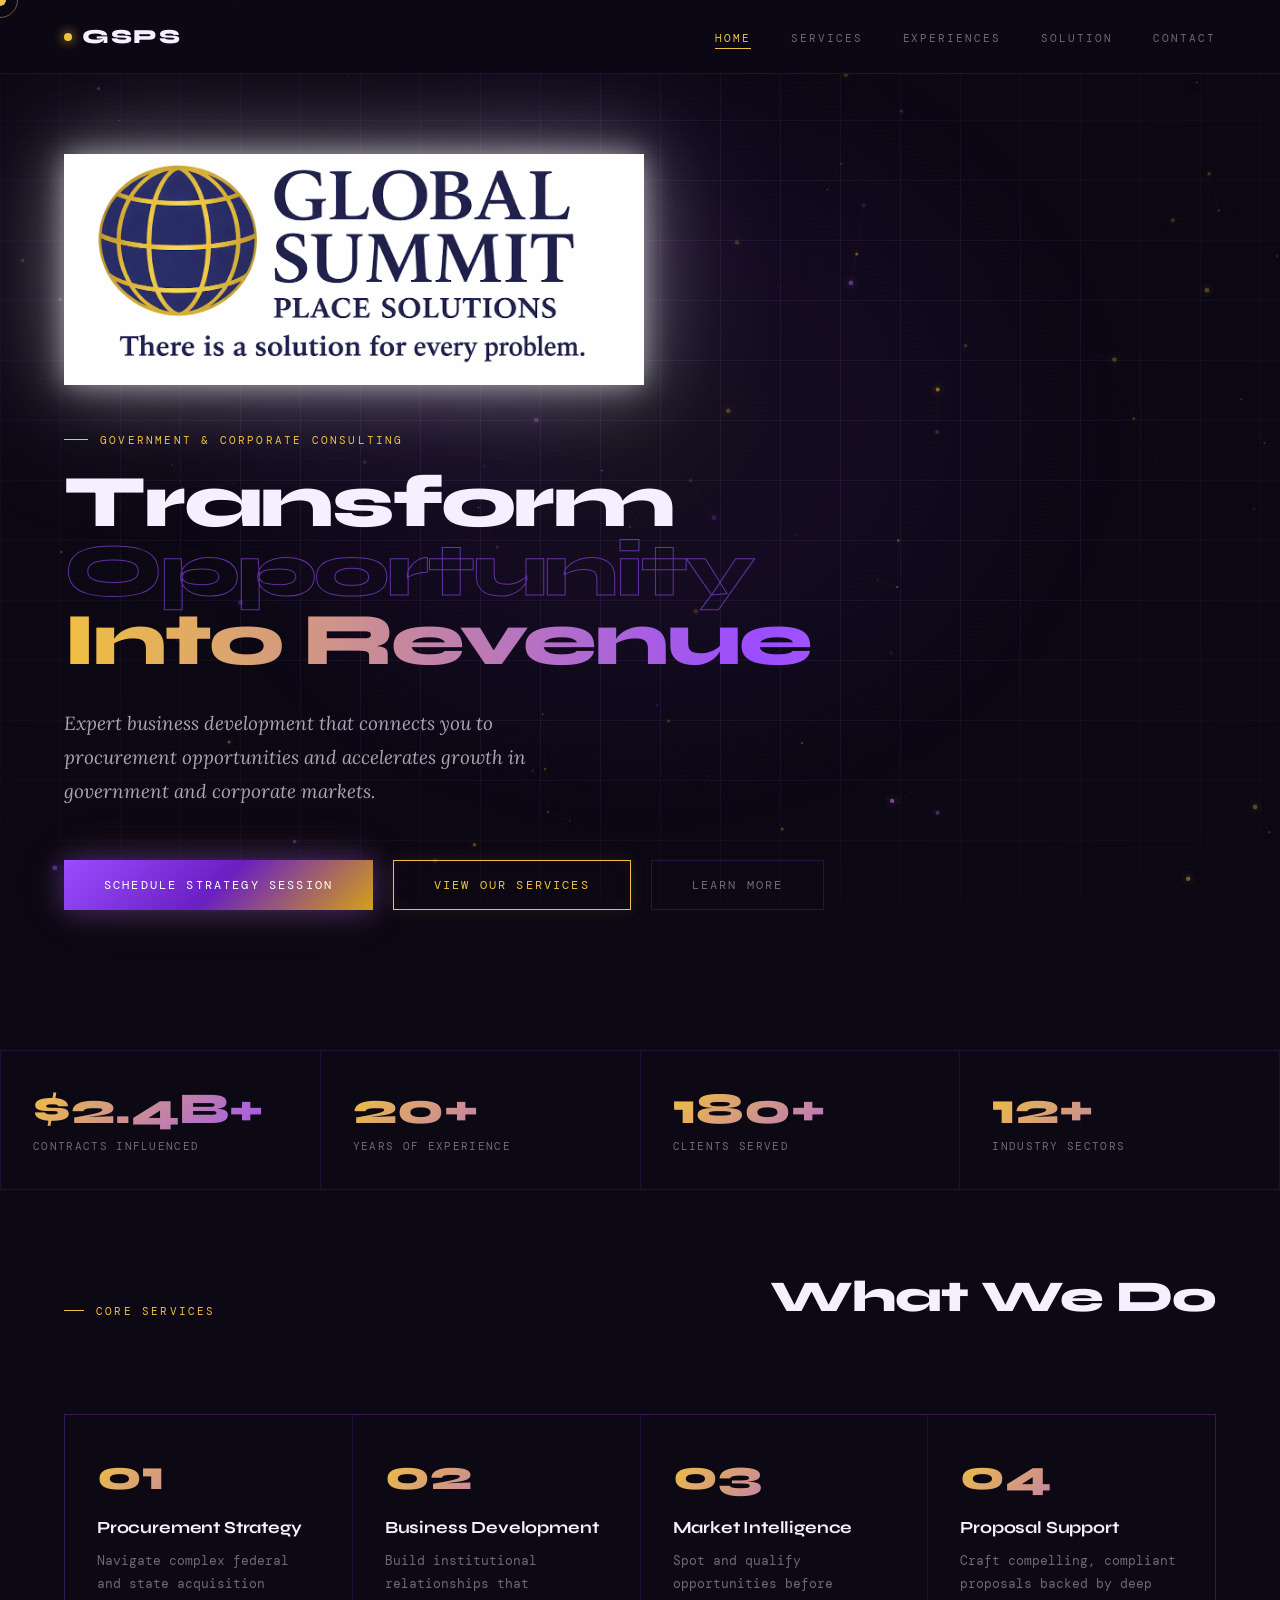
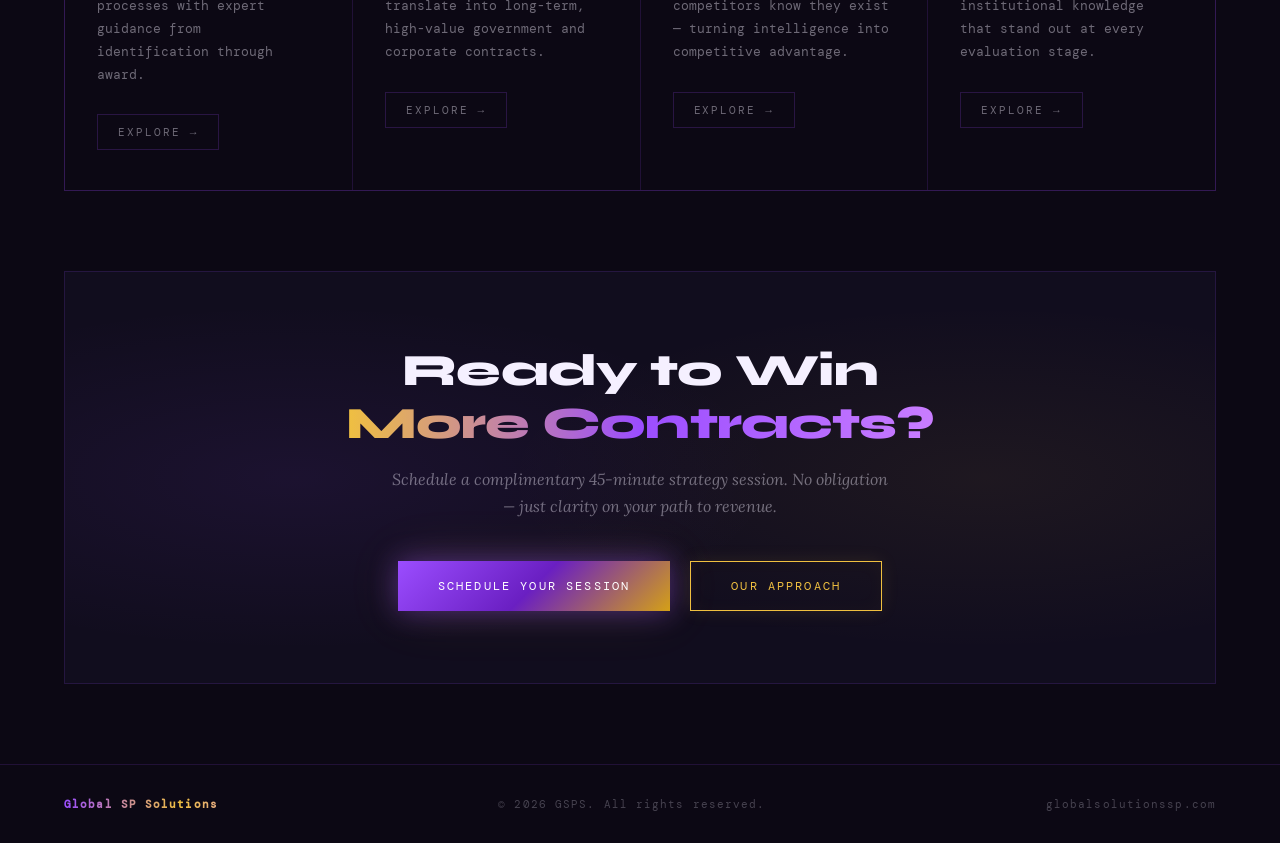
==== commit b5a35517: "Add files via upload fixed for mobile" ====
--- a/index.html
+++ b/index.html
@@ -24,7 +24,10 @@
       <div class="logo-dot"></div>
       GSPS
     </a>
-    <ul class="nav-links">
+    <button class="nav-toggle" id="nav-toggle" aria-label="Toggle menu">
+      <span></span><span></span><span></span>
+    </button>
+    <ul class="nav-links" id="nav-links">
       <li><a href="index.html">Home</a></li>
       <li><a href="services.html">Services</a></li>
       <li><a href="experiences.html">Experiences</a></li>
@@ -34,13 +37,13 @@
   </nav>
 
   <!-- HERO -->
-  <section style="min-height:100vh;display:flex;flex-direction:column;justify-content:center;padding:80px 64px;position:relative;overflow:hidden;">
+  <section class="hero-section" style="min-height:100vh;display:flex;flex-direction:column;justify-content:center;padding:80px 64px;position:relative;overflow:hidden;">
 
     <!-- Hero radial glow backdrop -->
     <div style="position:absolute;inset:0;pointer-events:none;background:radial-gradient(ellipse 55% 65% at 50% 38%, rgba(255,255,255,0.035) 0%, rgba(155,77,255,0.06) 30%, transparent 70%);z-index:0;"></div>
 
-    <!-- HERO LOGO — actual logo image, white-converted with glow -->
-    <div style="position:relative;z-index:1;opacity:0;animation:fadeUp .8s .05s forwards;margin-bottom:48px;">
+    <!-- HERO LOGO -->
+    <div class="hero-logo-wrap" style="position:relative;z-index:1;opacity:0;animation:fadeUp .8s .05s forwards;margin-bottom:48px;">
       <img
         src="images/logo.png"
         alt="Global Summit Place Solutions — There is a solution for every problem."
@@ -48,7 +51,6 @@
           display: block;
           width: min(580px, 78vw);
           height: auto;
-          /* Use screen blend mode to drop white background on dark hero */
           mix-blend-mode: screen;
           filter:
             drop-shadow(0 0 14px rgba(255,255,255,0.5))
@@ -69,7 +71,7 @@
       <p style="font-family:'Lora',serif;font-style:italic;font-size:19px;line-height:1.8;color:rgba(245,240,255,0.68);max-width:540px;margin:32px 0 52px;opacity:0;animation:fadeUp .8s .85s forwards;">
         Expert business development that connects you to procurement opportunities and accelerates growth in government and corporate markets.
       </p>
-      <div style="display:flex;gap:20px;flex-wrap:wrap;opacity:0;animation:fadeUp .8s 1.05s forwards;">
+      <div class="hero-btns" style="display:flex;gap:20px;flex-wrap:wrap;opacity:0;animation:fadeUp .8s 1.05s forwards;">
         <a href="contact.html" class="btn btn-primary"><span>Schedule Strategy Session</span></a>
         <a href="services.html" class="btn btn-secondary"><span>View Our Services</span></a>
         <a href="solution.html" class="btn btn-ghost"><span>Learn More</span></a>
@@ -78,7 +80,7 @@
   </section>
 
   <!-- STATS -->
-  <div class="stats-row reveal" style="margin:0 64px;">
+  <div class="stats-row reveal">
     <div class="stat-item">
       <div class="stat-num">$2.4B+</div>
       <div class="stat-label">Contracts Influenced</div>
--- a/style.css
+++ b/style.css
@@ -444,22 +444,120 @@
 }
 .reveal.visible { opacity: 1; transform: translateY(0); }
 
-/* ── RESPONSIVE ── */
+/* ── HAMBURGER MENU ── */
+.nav-toggle {
+  display: none;
+  flex-direction: column; justify-content: center; gap: 5px;
+  width: 40px; height: 40px; cursor: pointer;
+  background: transparent; border: none; padding: 4px;
+  z-index: 100;
+}
+.nav-toggle span {
+  display: block; width: 24px; height: 2px;
+  background: var(--text); border-radius: 2px;
+  transition: transform .3s, opacity .3s, width .3s;
+  transform-origin: center;
+}
+.nav-toggle.open span:nth-child(1) { transform: translateY(7px) rotate(45deg); }
+.nav-toggle.open span:nth-child(2) { opacity: 0; width: 0; }
+.nav-toggle.open span:nth-child(3) { transform: translateY(-7px) rotate(-45deg); }
+
+/* Mobile nav drawer */
+.nav-links.open {
+  display: flex !important;
+  position: fixed; inset: 0; top: 0;
+  flex-direction: column; justify-content: center; align-items: center;
+  gap: 36px; background: rgba(12,8,20,0.97);
+  backdrop-filter: blur(16px); z-index: 90;
+  animation: fadeIn .2s ease;
+}
+.nav-links.open a { font-size: 20px; letter-spacing: .12em; }
+@keyframes fadeIn { from { opacity: 0; } to { opacity: 1; } }
+
+/* ── RESPONSIVE — TABLET ── */
 @media (max-width: 900px) {
   nav { padding: 20px 28px; }
   .nav-links { gap: 24px; }
-  .page-hero, .section, .cta-strip { padding-left: 28px; padding-right: 28px; }
-  .cta-strip { margin-left: 28px; margin-right: 28px; padding: 48px 32px; }
-  .stats-row { flex-direction: column; }
+  .page-hero { padding: 60px 28px 48px; }
+  .section { padding: 60px 28px; }
+  .highlight-box { padding: 36px 28px; }
+  .cta-strip { margin: 0 28px 60px; padding: 48px 32px; }
+  .stats-row { flex-direction: column; margin: 0 28px; }
   .stat-item { border-right: none; border-bottom: 1px solid var(--border); }
-  .two-col { grid-template-columns: 1fr; }
+  .two-col { grid-template-columns: 1fr; gap: 40px; }
+  .two-col.reverse { direction: ltr; }
   .form-grid { grid-template-columns: 1fr; }
   .card-grid { grid-template-columns: 1fr 1fr; }
-}
+  .step { gap: 20px; }
+  .step-num { font-size: 40px; min-width: 44px; }
+}
+
+/* ── RESPONSIVE — MOBILE ── */
 @media (max-width: 600px) {
+  /* Nav */
+  nav { padding: 16px 20px; }
+  .nav-toggle { display: flex; }
   .nav-links { display: none; }
+
+  /* Hero */
+  .hero-section {
+    padding: 100px 20px 60px !important;
+    min-height: 100svh !important;
+  }
+  .hero-logo-wrap { margin-bottom: 32px !important; }
+  .hero-btns {
+    flex-direction: column !important;
+    gap: 12px !important;
+  }
+  .hero-btns .btn { width: 100%; justify-content: center; text-align: center; }
+
+  /* Page hero */
+  .page-hero { padding: 72px 20px 40px; }
+  .page-hero h1 { font-size: clamp(32px, 10vw, 52px); }
+
+  /* Sections */
+  .section { padding: 48px 20px; }
+  .section-title { font-size: clamp(22px, 7vw, 32px); }
+
+  /* Cards */
   .card-grid { grid-template-columns: 1fr; }
-  footer { flex-direction: column; gap: 12px; text-align: center; }
-  /* Hero section mobile padding */
-  section[style*="min-height:100vh"] { padding-left: 28px !important; padding-right: 28px !important; }
-}
+  .card { padding: 28px 20px; }
+
+  /* Stats */
+  .stats-row { margin: 0 20px; }
+  .stat-num { font-size: 36px; }
+  .stat-item { padding: 24px 20px; }
+
+  /* Highlight box */
+  .highlight-box { padding: 28px 20px; }
+  .highlight-box h2 { font-size: clamp(20px, 7vw, 30px); }
+
+  /* CTA strip */
+  .cta-strip { margin: 0 0 0; padding: 48px 20px; }
+  .cta-strip h2 { font-size: clamp(24px, 8vw, 36px); }
+  .cta-strip .btn-row { flex-direction: column; align-items: stretch; gap: 12px; }
+  .cta-strip .btn-row .btn { justify-content: center; }
+
+  /* Steps */
+  .step { gap: 16px; padding: 24px 0; }
+  .step-num { font-size: 34px; min-width: 36px; }
+  .step-title { font-size: 17px; }
+
+  /* Checklist */
+  .checklist li { padding: 16px; font-size: 14px; }
+
+  /* Contact */
+  .contact-layout { grid-template-columns: 1fr; gap: 40px; }
+  .contact-card { padding: 20px 16px; }
+
+  /* Buttons — full tap targets */
+  .btn { padding: 16px 28px; cursor: pointer; }
+
+  /* Footer */
+  footer { flex-direction: column; gap: 10px; text-align: center; padding: 28px 20px; }
+
+  /* Disable heavy effects on mobile */
+  #cursor, #cursor-ring { display: none; }
+  body { cursor: auto; }
+  .btn { cursor: pointer; }
+}
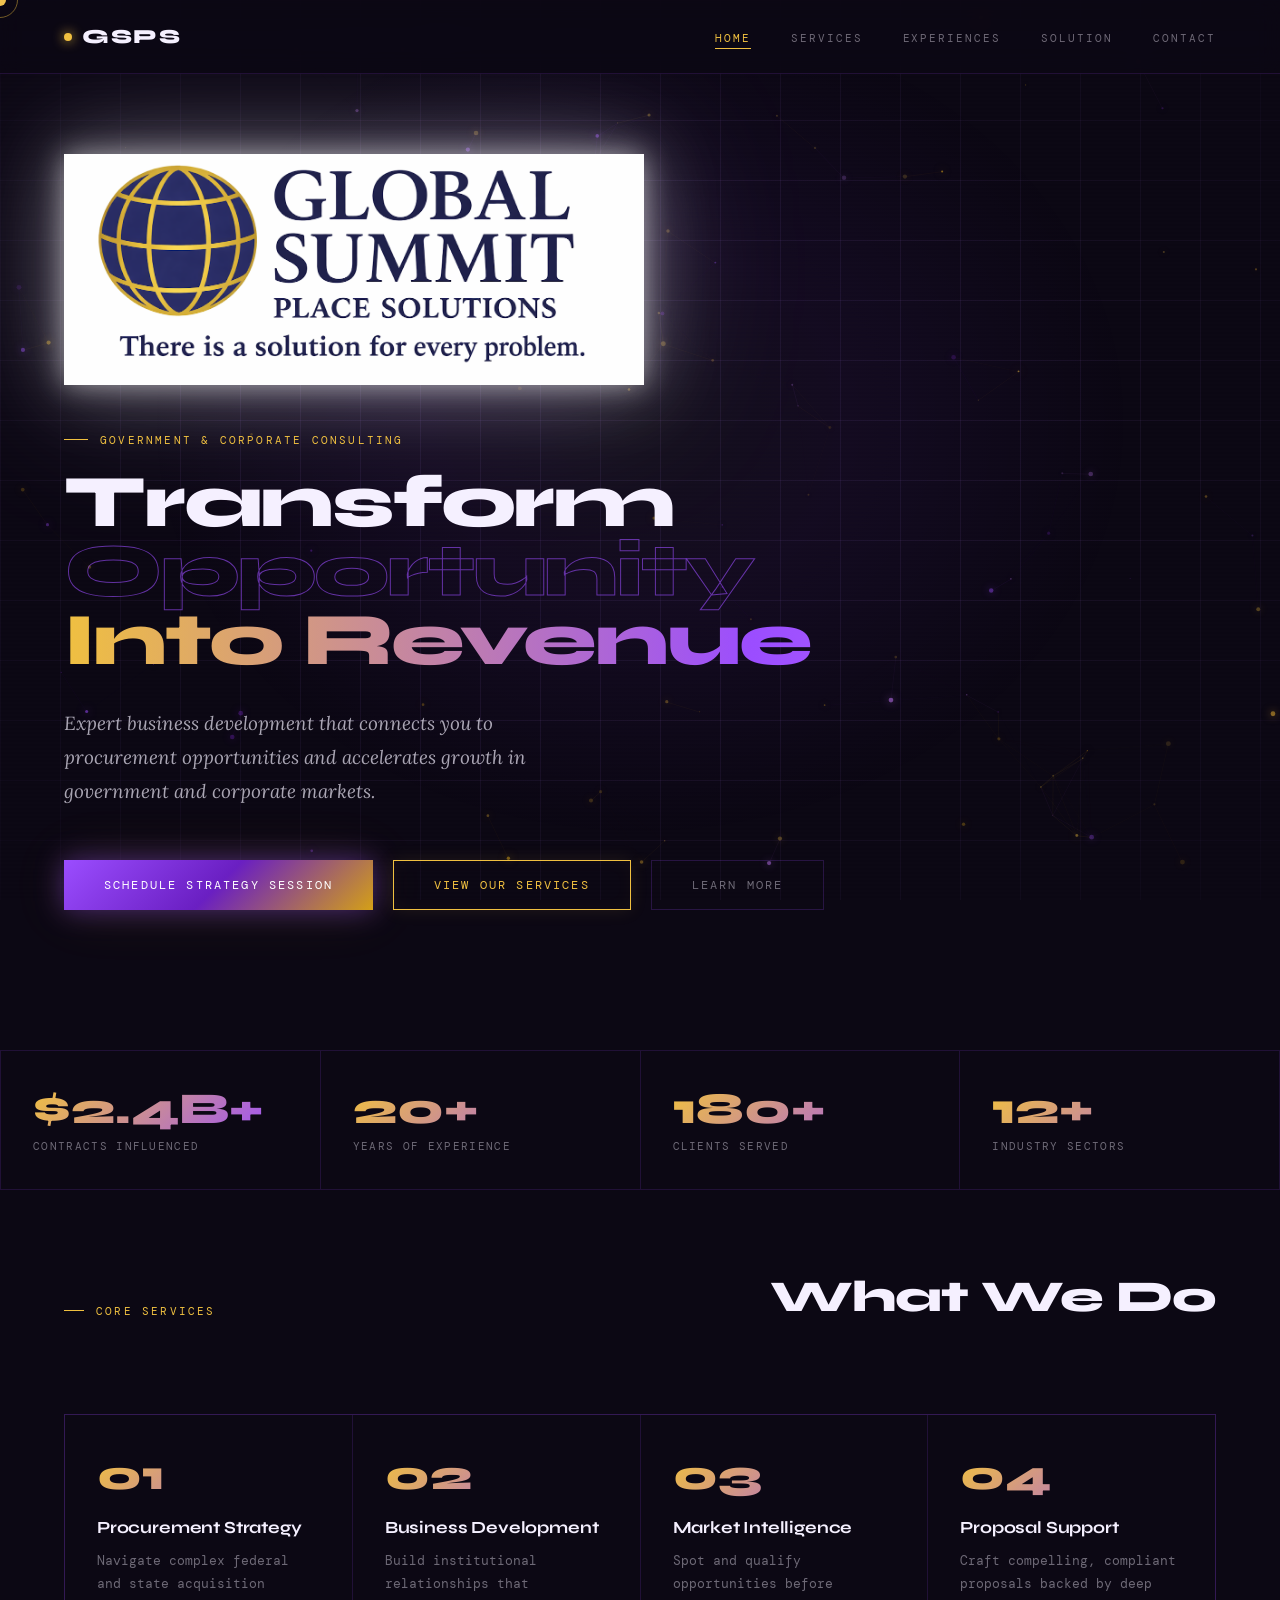
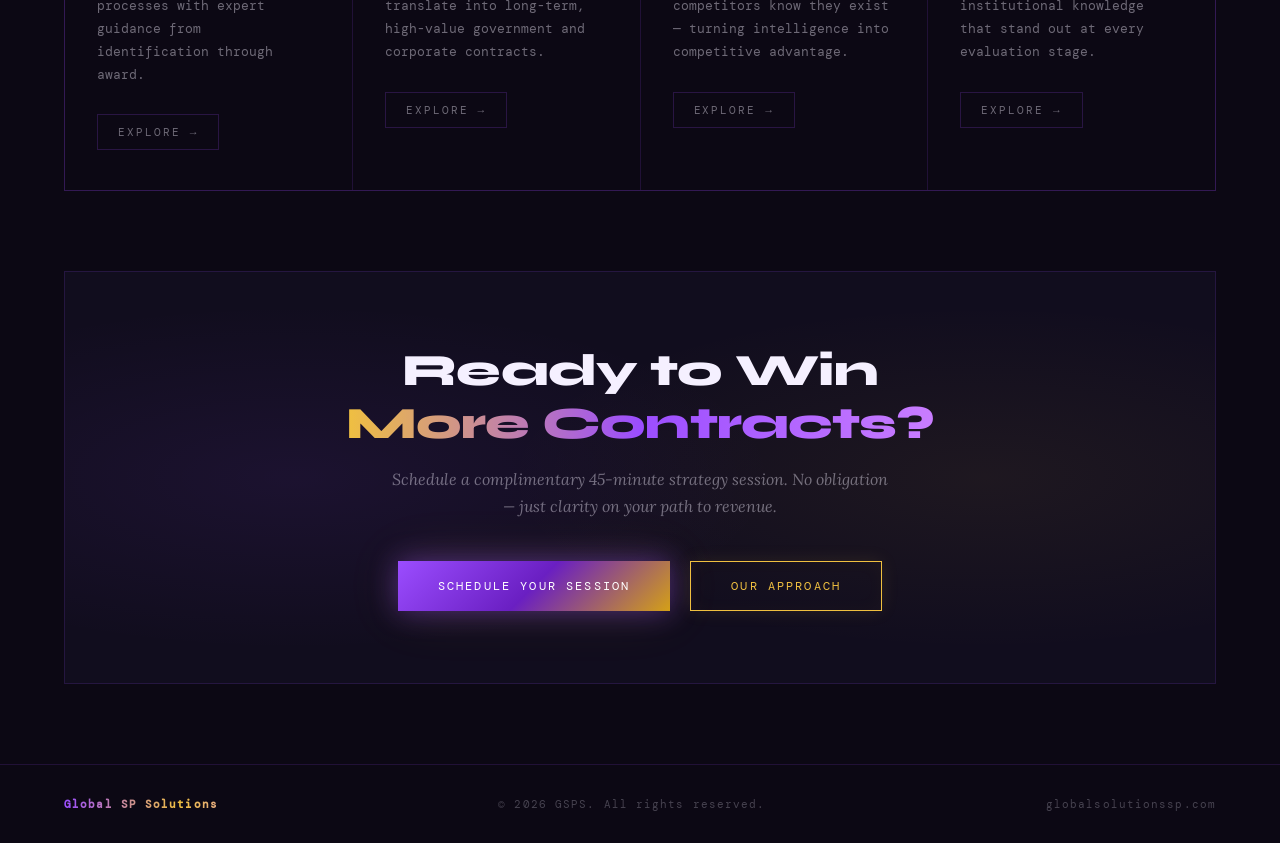
==== commit 51e6a8af: "Add files via upload fix hero section text for Home, Solutions and Experience pages" ====
--- a/index.html
+++ b/index.html
@@ -36,6 +36,7 @@
     </ul>
   </nav>
 
+
   <!-- HERO -->
   <section class="hero-section" style="min-height:100vh;display:flex;flex-direction:column;justify-content:center;padding:80px 64px;position:relative;overflow:hidden;">
 
@@ -63,7 +64,7 @@
     <!-- Eyebrow + headline + body — below the logo -->
     <div style="position:relative;z-index:1;">
       <div class="page-eyebrow" style="animation-name:fadeUp;animation-delay:.3s;">Government &amp; Corporate Consulting</div>
-      <h1 style="font-family:'Syne',sans-serif;font-weight:800;font-size:clamp(44px,5.8vw,92px);line-height:.93;letter-spacing:-.03em;max-width:860px;opacity:0;animation:fadeUp .9s .45s forwards;">
+      <h1 style="font-family:'Syne',sans-serif;font-weight:800;font-size:clamp(36px,5.8vw,92px);line-height:.93;letter-spacing:-.03em;max-width:860px;opacity:0;animation:fadeUp .9s .45s forwards;">
         <span style="display:block;color:var(--text);">Transform</span>
         <span style="display:block;color:transparent;-webkit-text-stroke:1px rgba(155,77,255,0.6);">Opportunity</span>
         <span style="display:block;background:linear-gradient(90deg,var(--c2) 0%,var(--c1) 40%,var(--c3) 70%,var(--c2) 100%);background-size:200% auto;-webkit-background-clip:text;-webkit-text-fill-color:transparent;animation:gradShift 4s linear infinite,fadeUp .9s .65s both;">Into Revenue</span>
--- a/style.css
+++ b/style.css
@@ -129,7 +129,7 @@
 .page-eyebrow::before { content:''; width:24px; height:1px; background:var(--c2); }
 .page-hero h1 {
   font-family: 'Syne', sans-serif; font-weight: 800;
-  font-size: clamp(40px, 6vw, 80px); line-height: .95;
+  font-size: clamp(32px, 6vw, 80px); line-height: .95;
   letter-spacing: -.03em; max-width: 800px;
   opacity: 0; animation: fadeUp .8s .25s forwards;
 }
@@ -141,7 +141,7 @@
 }
 .page-hero .lead {
   font-family: 'Lora', serif; font-style: italic;
-  font-size: 17px; line-height: 1.75; color: var(--muted);
+  font-size: clamp(15px, 2.5vw, 17px); line-height: 1.75; color: var(--muted);
   max-width: 560px; margin-top: 24px;
   opacity: 0; animation: fadeUp .8s .4s forwards;
 }
@@ -450,7 +450,7 @@
   flex-direction: column; justify-content: center; gap: 5px;
   width: 40px; height: 40px; cursor: pointer;
   background: transparent; border: none; padding: 4px;
-  z-index: 100;
+  position: relative; z-index: 1;
 }
 .nav-toggle span {
   display: block; width: 24px; height: 2px;
@@ -462,16 +462,39 @@
 .nav-toggle.open span:nth-child(2) { opacity: 0; width: 0; }
 .nav-toggle.open span:nth-child(3) { transform: translateY(-7px) rotate(-45deg); }
 
-/* Mobile nav drawer */
-.nav-links.open {
-  display: flex !important;
-  position: fixed; inset: 0; top: 0;
+/* Mobile nav overlay — a portal div injected by JS directly on <body> */
+#mobile-nav-overlay {
+  display: none;
+  position: fixed; inset: 0; z-index: 9000;
   flex-direction: column; justify-content: center; align-items: center;
-  gap: 36px; background: rgba(12,8,20,0.97);
-  backdrop-filter: blur(16px); z-index: 90;
+  gap: 36px;
+  background: rgba(12,8,20,0.97);
+  backdrop-filter: blur(16px);
   animation: fadeIn .2s ease;
-}
-.nav-links.open a { font-size: 20px; letter-spacing: .12em; }
+  list-style: none;
+}
+#mobile-nav-overlay.open { display: flex; }
+#mobile-nav-overlay a {
+  color: var(--muted); text-decoration: none;
+  font-family: 'DM Mono', monospace;
+  font-size: 20px; letter-spacing: .12em; text-transform: uppercase;
+  transition: color .25s;
+}
+#mobile-nav-overlay a:hover,
+#mobile-nav-overlay a.active { color: var(--c2); }
+/* Close button inside overlay */
+#mobile-nav-overlay .overlay-close {
+  position: absolute; top: 20px; right: 20px;
+  background: transparent; border: none; cursor: pointer;
+  display: flex; flex-direction: column; gap: 5px; padding: 4px;
+}
+#mobile-nav-overlay .overlay-close span {
+  display: block; width: 24px; height: 2px;
+  background: var(--text); border-radius: 2px;
+}
+#mobile-nav-overlay .overlay-close span:nth-child(1) { transform: translateY(7px) rotate(45deg); }
+#mobile-nav-overlay .overlay-close span:nth-child(2) { opacity: 0; }
+#mobile-nav-overlay .overlay-close span:nth-child(3) { transform: translateY(-7px) rotate(-45deg); }
 @keyframes fadeIn { from { opacity: 0; } to { opacity: 1; } }
 
 /* ── RESPONSIVE — TABLET ── */
@@ -505,6 +528,16 @@
     min-height: 100svh !important;
   }
   .hero-logo-wrap { margin-bottom: 32px !important; }
+  .hero-section h1 {
+    font-size: clamp(28px, 9vw, 44px) !important;
+    line-height: 1.05 !important;
+    letter-spacing: -.02em !important;
+  }
+  .hero-section p {
+    font-size: 15px !important;
+    margin: 20px 0 36px !important;
+    line-height: 1.65 !important;
+  }
   .hero-btns {
     flex-direction: column !important;
     gap: 12px !important;
@@ -513,7 +546,7 @@
 
   /* Page hero */
   .page-hero { padding: 72px 20px 40px; }
-  .page-hero h1 { font-size: clamp(32px, 10vw, 52px); }
+  .page-hero h1 { font-size: clamp(28px, 9vw, 44px); line-height: 1.05; }
 
   /* Sections */
   .section { padding: 48px 20px; }
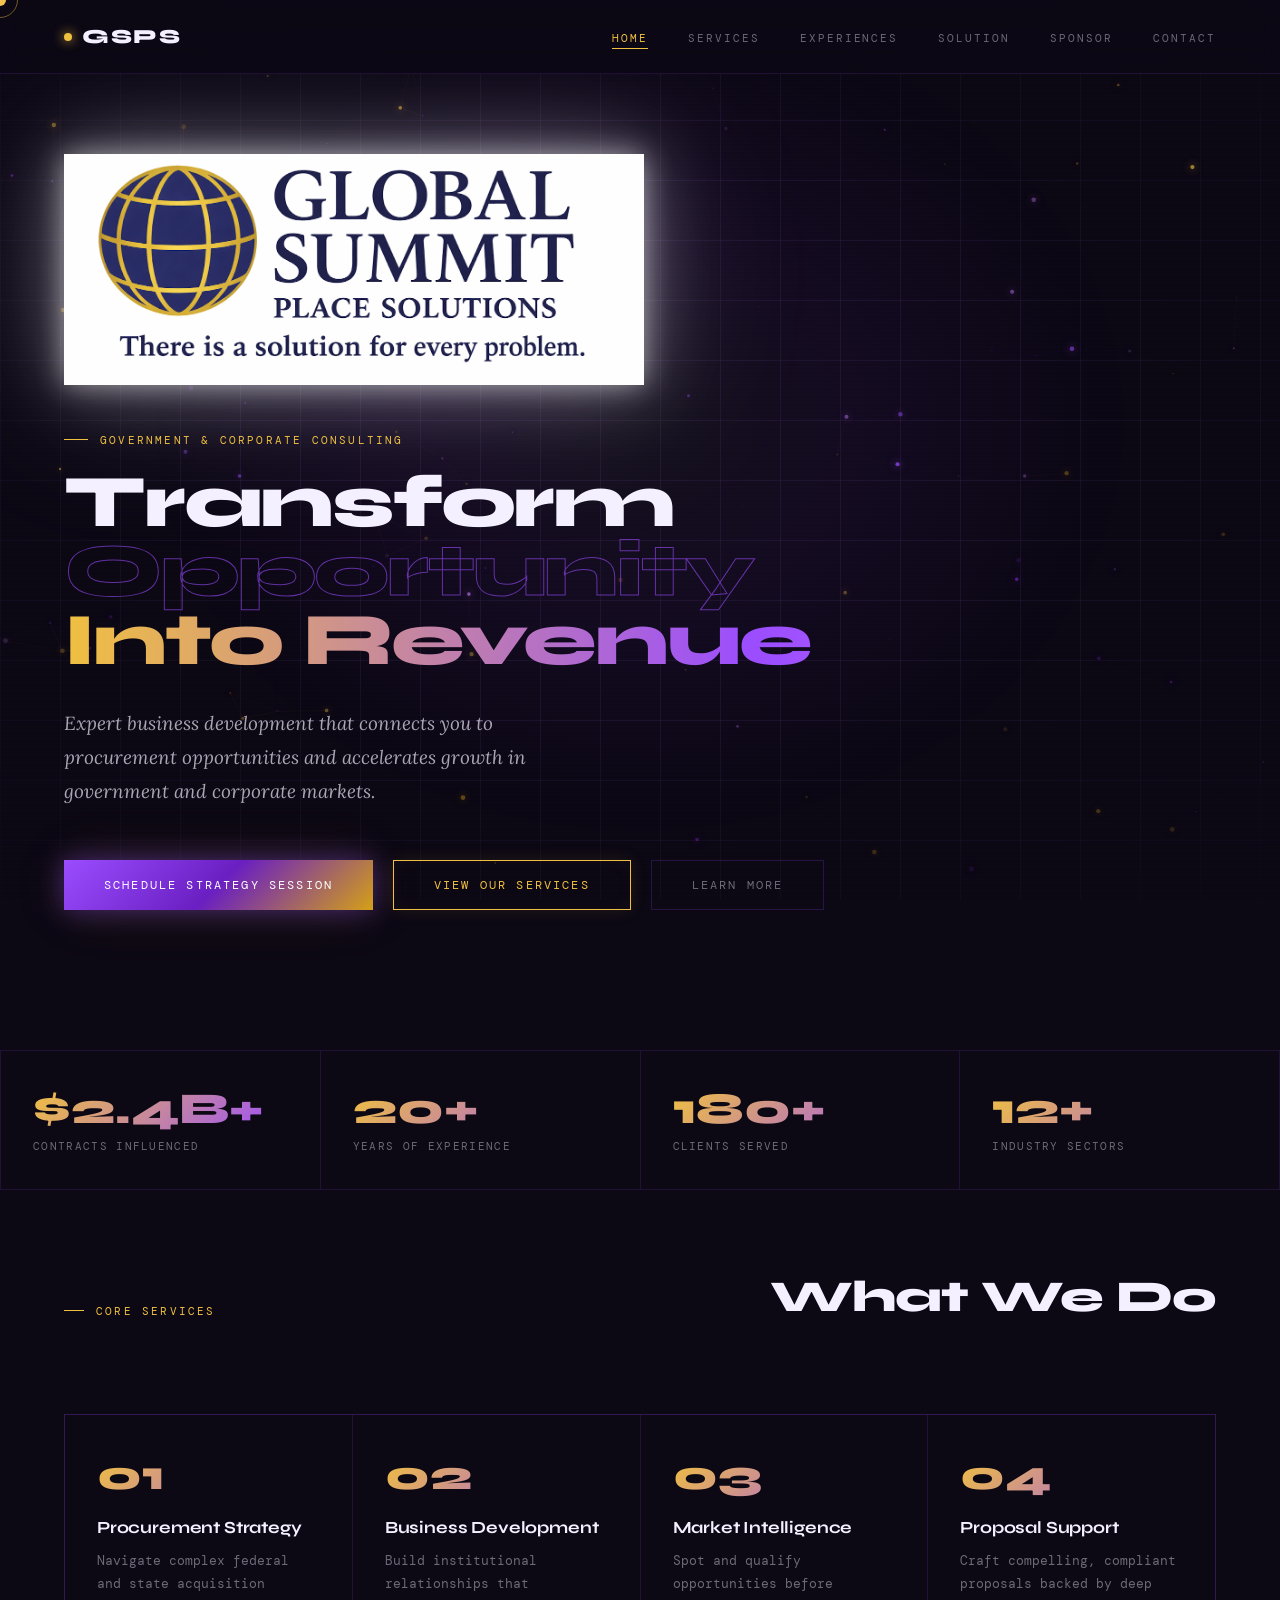
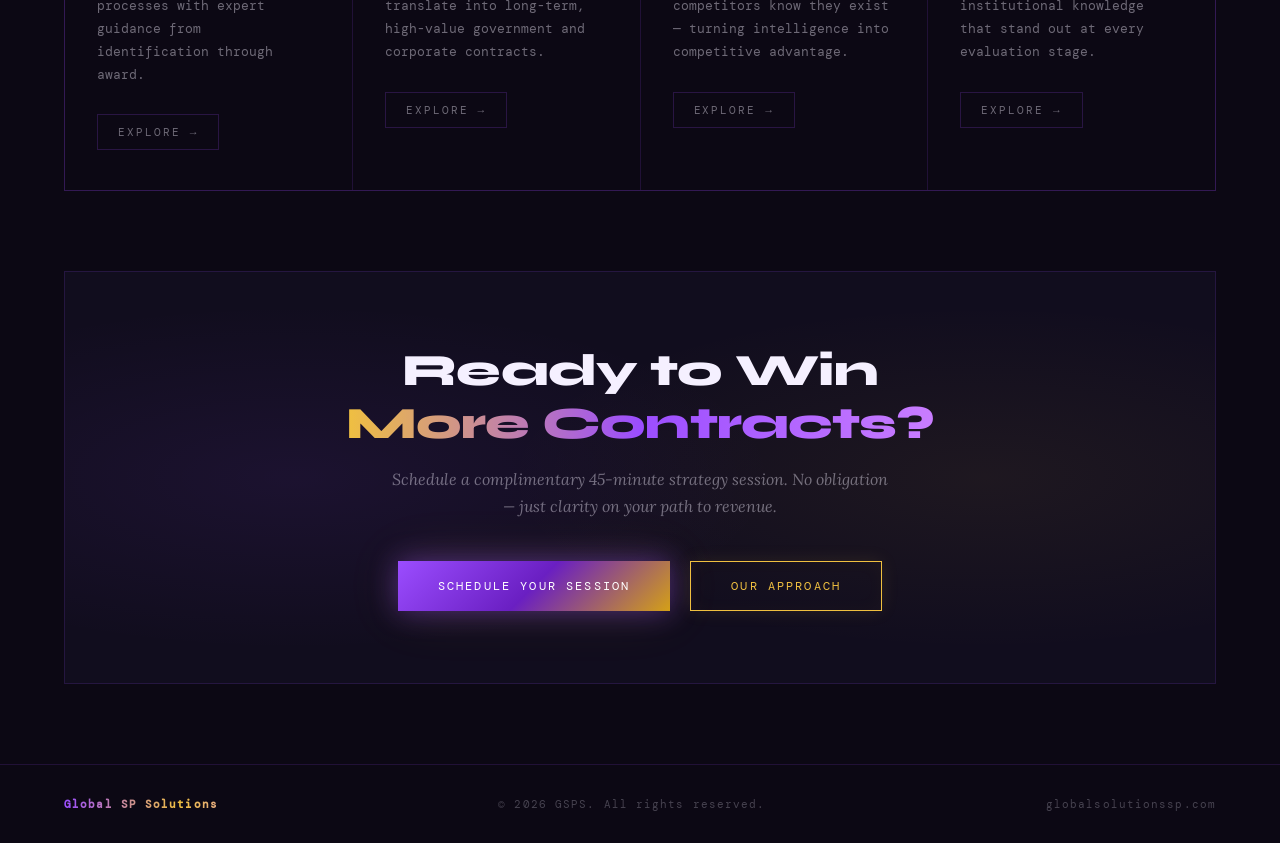
==== commit 78b835a0: "Update index.html" ====
--- a/index.html
+++ b/index.html
@@ -32,6 +32,7 @@
       <li><a href="services.html">Services</a></li>
       <li><a href="experiences.html">Experiences</a></li>
       <li><a href="solution.html">Solution</a></li>
+      <li><a href="sponsor.html">Sponsor</a></li>
       <li><a href="contact.html">Contact</a></li>
     </ul>
   </nav>
